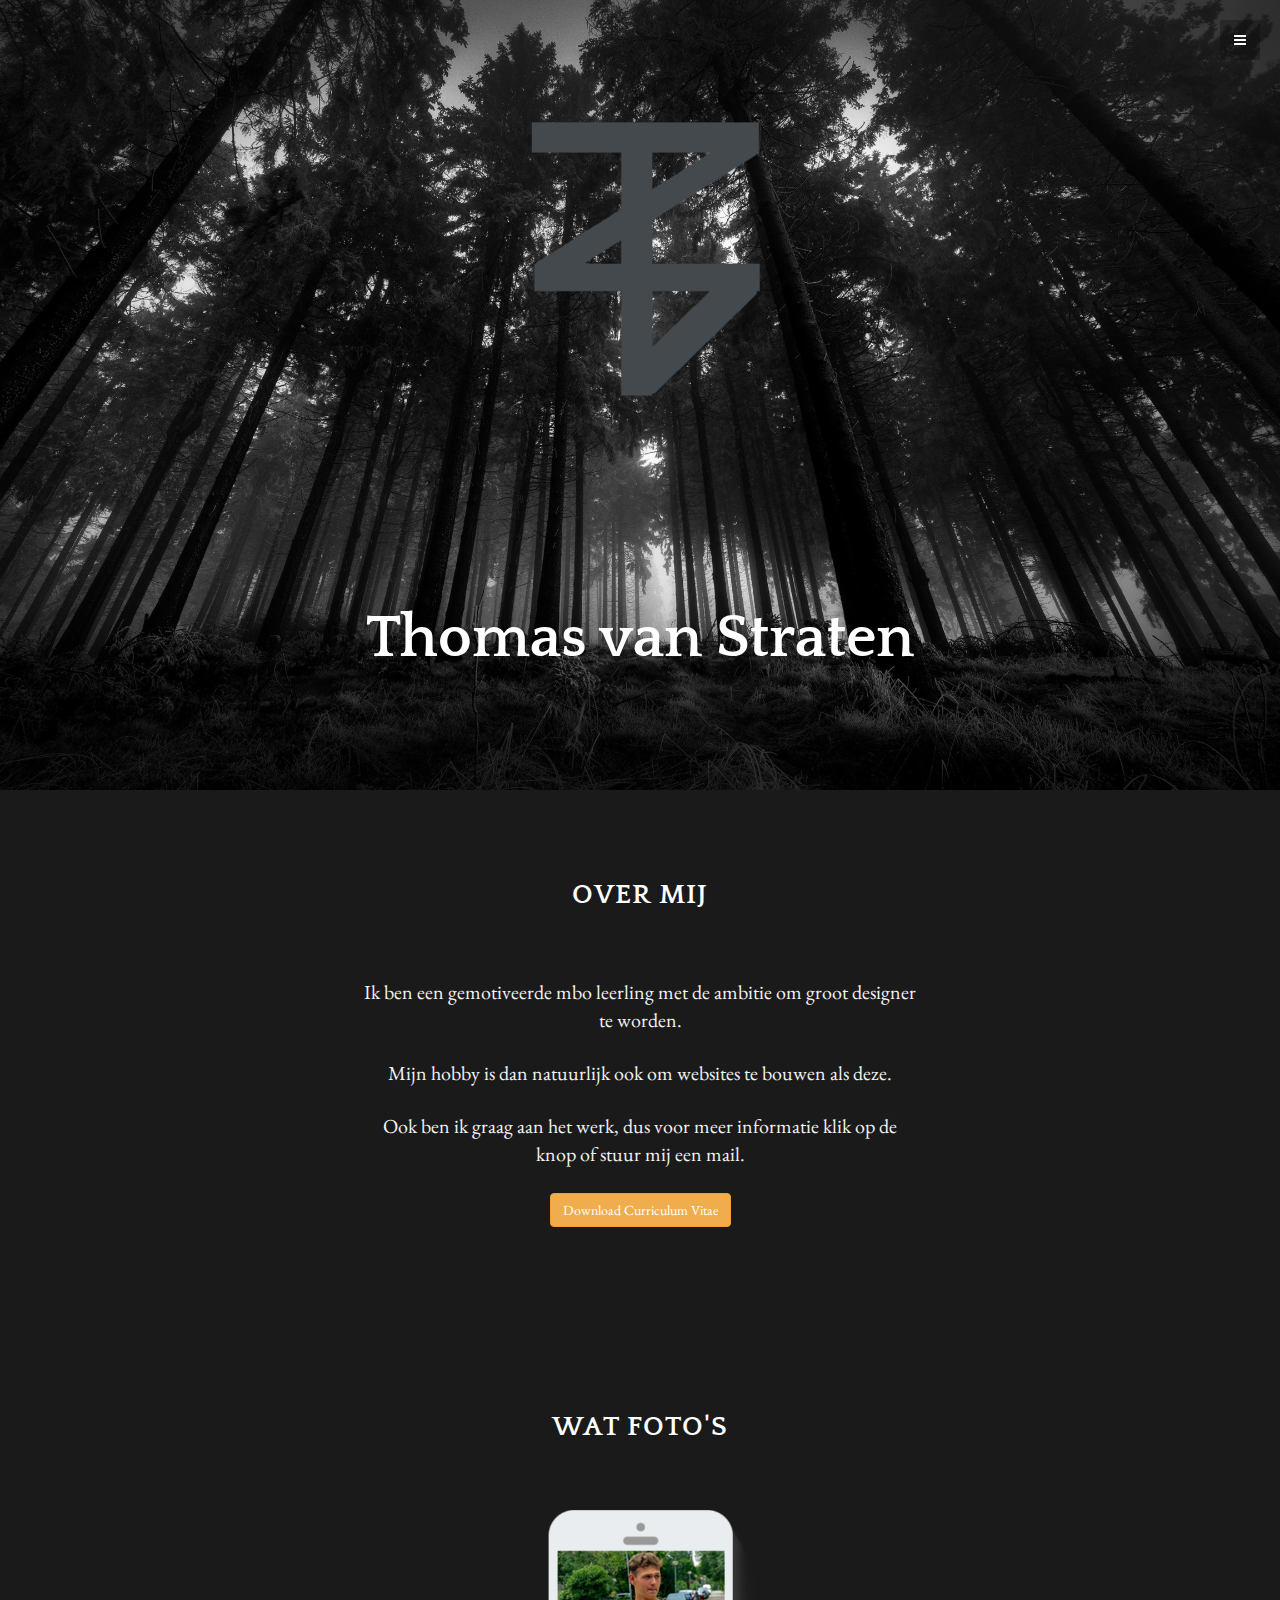
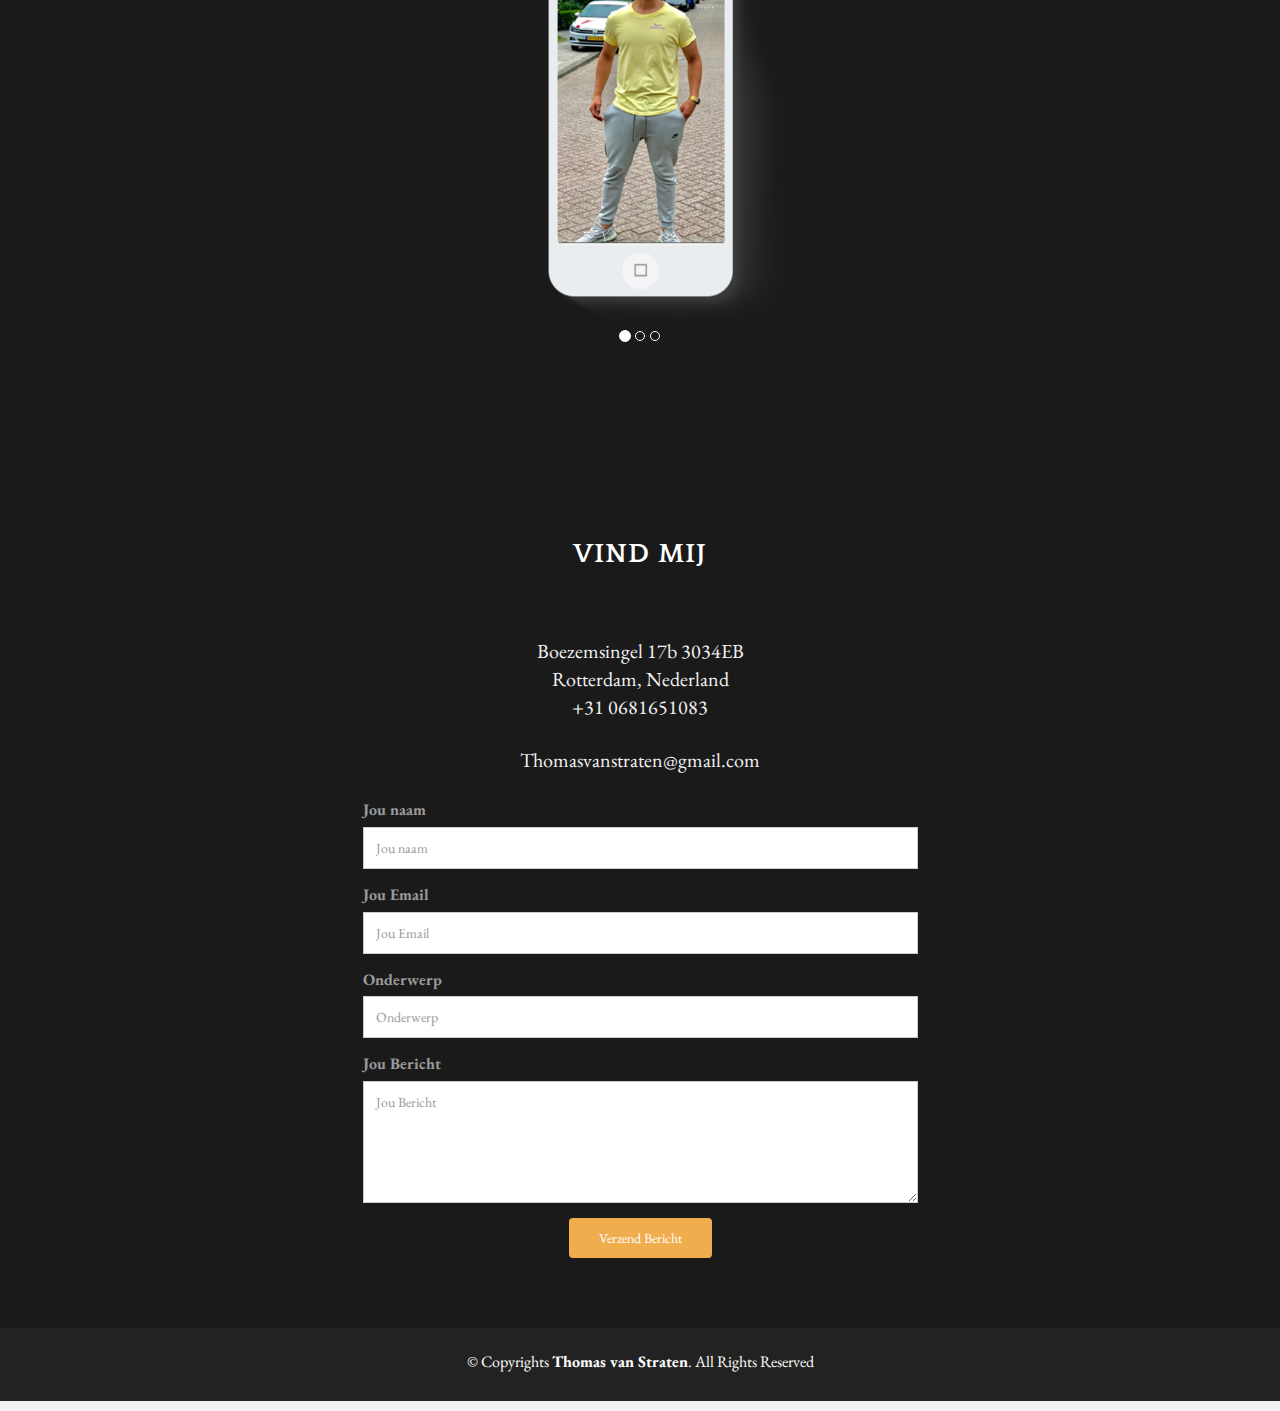
==== index.html @ 34e63c57 "edit top" ====
<!DOCTYPE html>
<html lang="en">
<head>
    <meta charset="utf-8">
    <title>Portfolio - Thomas van Straten</title>
    <meta content="width=device-width, initial-scale=1.0" name="viewport">
    <meta content="Portfolio Thomas van straten" name="keywords">


    <link href="img/favicon.png" rel="icon">

    <link href="https://fonts.googleapis.com/css?family=Oswald:400,300,700|EB+Garamond" rel="stylesheet">

    <link href="lib/bootstrap/css/bootstrap.min.css" rel="stylesheet">

    <link href="lib/font-awesome/css/font-awesome.min.css" rel="stylesheet">

    <link href="css/style.css" rel="stylesheet">

    <link href="https://fonts.googleapis.com/css?family=Quattrocento" rel="stylesheet">


</head>

<body data-spy="scroll" data-offset="0" data-target="#theMenu">

<nav class="menu" id="theMenu">
    <div class="menu-wrap">
        <h1 class="logo"><a href="index.html#home">Thomas menu</a></h1>
        <i class="fa fa-times-circle menu-close"></i>
        <a href="#home" class="smoothscroll">Home</a>
        <a href="#about" class="smoothscroll">Over mij</a>
        <a href="#portfolio" class="smoothscroll">Foto's</a>
        <a href="#contact" class="smoothscroll">Contact</a>
        <a href="https://www.facebook.com/ThomasvanStratenn"><i class="fa fa-facebook"></i></a>
        <a href="https://twitter.com/"><i class="fa fa-twitter"></i></a>
        <a href="index.html"><i class="fa fa-dribbble"></i></a>
        <a href="#contact"><i class="fa fa-envelope"></i></a>
    </div>


    <div id="menuToggle"><i class="fa fa-bars"></i></div>
</nav>


<section id="home" name="home"></section>
<div id="headerwrap">
    <div class="container">
        <br>
        <div class="rowtje">
            <img src="img/tgrijs.png" height="400px" alt="Foto van mijn logo">
        </div>
        <br>
        <h1>Thomas van Straten</h1>
        <br>
        <br>
        <div class="col-lg-6 col-lg-offset-3">
        </div>

    </div>

</div>

<section id="about" overmij="about"></section>
<div id="f">
    <div class="container">
        <div class="row">
            <h3>OVER MIJ</h3>
            <p class="centered"><i class="icon icon-circle"></i><i class="icon icon-circle"></i><i
                    class="icon icon-circle"></i></p>

            <div class="col-lg-6 col-lg-offset-3">
                <p>Ik ben een gemotiveerde mbo leerling met de ambitie om groot designer te worden.</p>
                <p>Mijn hobby is dan natuurlijk ook om websites te bouwen als deze.</p>
                <p>Ook ben ik graag aan het werk, dus voor meer informatie klik op de knop of stuur mij een mail.</p>
                <p><a download href="cvthomas.pdf">
                    <button type="button" class="btn btn-warning">Download Curriculum Vitae</button>
                </a></p>
            </div>
        </div>
    </div>

</div>

<section id="portfolio" name="portfolio"></section>
<div id="f">
    <div class="container">
        <div class="row centered">
            <h3>WAT FOTO'S</h3>
            <p class="centered"><i class="icon icon-circle"></i><i class="icon icon-circle"></i><i
                    class="icon icon-circle"></i></p>

            <div class="col-lg-6 col-lg-offset-3">
                <div id="carousel-example-generic" class="carousel slide" data-ride="carousel">

                    <div class="carousel-inner">
                        <div class="item active centered">
                            <img class="img-responsive" src="img/c1.png" alt="">
                        </div>
                        <div class="item centered">
                            <img class="img-responsive" src="img/c2.png" alt="">
                        </div>
                        <div class="item centered">
                            <img class="img-responsive" src="img/c3.png" alt="">
                        </div>
                    </div>
                    <br>
                    <br>
                    <ol class="carousel-indicators">
                        <li data-target="#carousel-example-generic" data-slide-to="0" class="active"></li>
                        <li data-target="#carousel-example-generic" data-slide-to="1"></li>
                        <li data-target="#carousel-example-generic" data-slide-to="2"></li>
                    </ol>
                </div>
            </div>

        </div>

    </div>
</div>

<section id="contact" name="contact"></section>
<div id="f">
    <div class="container">
        <div class="row">
            <h3>VIND MIJ</h3>
            <p class="centered"><i class="icon icon-circle"></i><i class="icon icon-circle"></i><i
                    class="icon icon-circle"></i></p>

            <div class="col-lg-6 col-lg-offset-3">
                <p>Boezemsingel 17b 3034EB<br/>Rotterdam, Nederland<br/>+31 0681651083</p>
                <p>Thomasvanstraten@gmail.com</p>
            </div>
        </div>

        <div class="row">
            <div class="col-md-6 col-md-offset-3">
                <form class="contact-form php-mail-form" role="form" action="contactform/contactform.php" method="POST">

                    <div class="form-group">
                        <label for="contact-name">Jou naam</label>
                        <input type="name" name="name" class="form-control" id="contact-name" placeholder="Jou naam"
                               data-rule="minlen:4" data-msg="Please enter at least 4 chars">
                        <div class="validate"></div>
                    </div>
                    <div class="form-group">
                        <label for="contact-email">Jou Email</label>
                        <input type="email" name="email" class="form-control" id="contact-email" placeholder="Jou Email"
                               data-rule="email" data-msg="Please enter a valid email">
                        <div class="validate"></div>
                    </div>
                    <div class="form-group">
                        <label for="contact-subject">Onderwerp</label>
                        <input type="text" name="subject" class="form-control" id="contact-subject"
                               placeholder="Onderwerp" data-rule="minlen:4"
                               data-msg="Please enter at least 8 chars of subject">
                        <div class="validate"></div>
                    </div>

                    <div class="form-group">
                        <label for="contact-message">Jou Bericht</label>
                        <textarea class="form-control" name="message" id="contact-message" placeholder="Jou Bericht"
                                  rows="5" data-rule="required" data-msg="Please write something for us"></textarea>
                        <div class="validate"></div>
                    </div>

                    <div class="loading"><img src="lib/php-mail-form/loading.gif"></div>
                    <div class="error-message"></div>
                    <div class="sent-message">Uw bericht is verzonden. Bedankt!</div>

                    <div class="form-send">
                        <button type="submit" class="btn btn-large">Verzend Bericht</button>
                    </div>

                </form>

            </div>
        </div>
    </div>
</div>

<div id="copyrights">
    <div class="container">
        <p>
            &copy; Copyrights <strong>Thomas van Straten</strong>. All Rights Reserved
        </p>
    </div>
</div>

<script src="lib/jquery/jquery.min.js"></script>
<script src="lib/bootstrap/js/bootstrap.min.js"></script>
<script src="lib/php-mail-form/validate.js"></script>
<script src="lib/easing/easing.min.js"></script>

<script src="js/main.js"></script>

</body>
</html>
---- css/style.css ----
/*

* Eigenaar: Thomas vna Straten

*/

body {
  background-color: #f2f2f2;
  font-family: 'EB Garamond', serif;
  font-weight: 300;
  font-size: 16px;
  color: #555;
  -webkit-font-smoothing: antialiased;
  -webkit-overflow-scrolling: touch;
}


h1, h2, h3, h4, h5, h6 {
  font-family: 'Quattrocento', serif;
  font-weight: 300;
  color: #333;
}



p {
  line-height: 28px;
  margin-bottom: 25px;
}

.centered {
  text-align: center;
}


a {
  color: #f85c37;
  word-wrap: break-word;
  -webkit-transition: color 0.1s ease-in, background 0.1s ease-in;
  -moz-transition: color 0.1s ease-in, background 0.1s ease-in;
  -ms-transition: color 0.1s ease-in, background 0.1s ease-in;
  -o-transition: color 0.1s ease-in, background 0.1s ease-in;
  transition: color 0.1s ease-in, background 0.1s ease-in;
}

a:hover, a:focus {
  color: #7b7b7b;
  text-decoration: none;
  outline: 0;
}

a:before, a:after {
  -webkit-transition: color 0.1s ease-in, background 0.1s ease-in;
  -moz-transition: color 0.1s ease-in, background 0.1s ease-in;
  -ms-transition: color 0.1s ease-in, background 0.1s ease-in;
  -o-transition: color 0.1s ease-in, background 0.1s ease-in;
  transition: color 0.1s ease-in, background 0.1s ease-in;
}

hr {
  display: block;
  height: 1px;
  border: 0;
  border-top: 1px solid #ccc;
  margin: 1em 0;
  padding: 0;
}


#headerwrap {
  background: url(../img/background.jpg) no-repeat center top;
  margin-top: -10px;
  padding-top: 20px;
  text-align: center;
  background-attachment: relative;
  background-position: center center;
  min-height: 800px;
  width: 100%;
  -webkit-background-size: 100%;
  -moz-background-size: 100%;
  -o-background-size: 100%;
  background-size: 100%;
  -webkit-background-size: cover;
  -moz-background-size: cover;
  -o-background-size: cover;
  background-size: cover;
}

#headerwrap h1 {
  margin-top: 150px;
  color: white;
  font-size: 60px;
  font-weight: 700;

}

#headerwrap h3 {
  color: white;
  font-size: 30px;
  font-weight: 100;
  font-family: 'EB Garamond', serif;
  font-style: oblique;
}


#f {
  background: #1a1a1a;
  padding-top: 70px;
  padding-bottom: 70px;
  text-align: center
}

#f h3 {
  color: white;
  font-size: 28px;
  font-weight: 700;
  letter-spacing: 1px;
}

#f i {
  font-size: 8px;
  color: #fff;
  padding: 3px;
}

#f p {
  font-size: 20px;
  color: #f2f2f2;
}

#f img {
  text-align: center;
}

.rowtje{
  display: flex;
  justify-content: center;
  align-content: center;
}

.menu {
  position: fixed;
  right: -200px;
  width: 260px;
  height: 100%;
  top: 0;
  z-index: 10;
  text-align: left;
}

.menu.menu-open {
  right: 0px;
}

.menu-wrap {
  position: absolute;
  top: 0;
  left: 60px;
  background: #1a1a1a;
  width: 200px;
  height: 100%;
}

.menu h1.logo a {
  font-family: 'Oswald', sans-serif;
  font-size: 16px;
  font-weight: 700;
  letter-spacing: 0.15em;
  line-height: 40px;
  text-transform: uppercase;
  color: #ffffff;
  margin-top: 20px;
}

.menu h1.logo a:hover {
  color: #f85c37;
}

.menu img.logo {
  margin: 20px 0;
  max-width: 160px;
}

.menu a {
  margin-left: 20px;
  color: #808080;
  display: block;
  font-size: 12px;
  font-weight: 700;
  line-height: 40px;
  letter-spacing: 0.1em;
  text-transform: uppercase;
}

.menu a:hover {
  color: #ffffff;
}

.menu a:active {
  color: #ffffff;
}

.menu a>i {
  float: left;
  display: inline-block;
  vertical-align: middle;
  text-align: left;
  width: 25px;
  font-size: 14px;
  line-height: 40px;
  margin: 25px 2px;
}

.menu-close {
  cursor: pointer;
  display: block;
  position: absolute;
  font-size: 14px;
  color: #808080;
  width: 40px;
  height: 40px;
  line-height: 40px;
  top: 20px;
  right: 5px;
  -webkit-transition: all .1s ease-in-out;
  -moz-transition: all .1s ease-in-out;
  -ms-transition: all .1s ease-in-out;
  -o-transition: all .1s ease-in-out;
  transition: all .1s ease-in-out;
}

.menu-close:hover {
  color: #ffffff;
  -webkit-transition: all .1s ease-in-out;
  -moz-transition: all .1s ease-in-out;
  -ms-transition: all .1s ease-in-out;
  -o-transition: all .1s ease-in-out;
  transition: all .1s ease-in-out;
}


.body-push {
  overflow-x: hidden;
  position: relative;
  left: 0;
}

.body-push-toright {
  left: 200px;
}

.body-push-toleft {
  left: -200px;
}

.menu, .body-push {
  -webkit-transition: all .3s ease;
  -moz-transition: all .3s ease;
  -ms-transition: all .3s ease;
  -o-transition: all .3s ease;
  transition: all .3s ease;
}

#menuToggle {
  position: absolute;
  top: 20px;
  left: 0;
  z-index: 11;
  display: block;
  text-align: center;
  font-size: 14px;
  color: #ffffff;
  width: 40px;
  height: 40px;
  line-height: 40px;
  cursor: pointer;
  background: rgba(0, 0, 0, 0.25);
  -webkit-transition: all .1s ease-in-out;
  -moz-transition: all .1s ease-in-out;
  -ms-transition: all .1s ease-in-out;
  -o-transition: all .1s ease-in-out;
  transition: all .1s ease-in-out;
}

#menuToggle:hover {
  color: #ffffff;
  background: rgba(0, 0, 0, 0.2);
  -webkit-transition: all .1s ease-in-out;
  -moz-transition: all .1s ease-in-out;
  -ms-transition: all .1s ease-in-out;
  -o-transition: all .1s ease-in-out;
  transition: all .1s ease-in-out;
}


.contact-form {
  text-align: left;
}

.contact-form label {
   color: #999;
}

.contact-form input, .contact-form textarea {
  padding: 10px 12px;
  border-radius: 0;
  box-shadow: none;
  font-size: 14px;
  height: auto;
}

.contact-form .form-send {
  text-align: center;
}

.contact-form .form-send button  {
  background: #f0ad4e;
  border: 0;
  padding: 10px 30px;
  color: #fff;
  transition: 0.4s;
  cursor: pointer;
}

.contact-form .form-send button:hover {
  background: #ffbc5d;
}

.contact-form .validate {
  display: none;
  color: red;
  margin: 0 0 15px 0;
  font-weight: 400;
  font-size: 13px;
}

.contact-form .loading {
  display: none;
  color: #555;
  background: #fff;
  text-align: center;
  padding: 15px;
  margin: 15px 0;
}

.contact-form .error-message {
  display: none;
  color: #fff;
  background: #ed3c0d;
  text-align: center;
  padding: 15px;
  font-weight: 600;
  margin: 15px 0;
}

.contact-form .sent-message {
  display: none;
  color: #fff;
  background: #18d26e;
  text-align: center;
  padding: 15px;
  font-weight: 600;
  margin: 15px 0;
}



#copyrights {
  background: #222222;
  padding: 20px 0;
  text-align: center;
  color: #fff;
}

#copyrights a {
  color: #f0ad4e;
}

#copyrights p {
  margin-bottom: 5px;
}

.credits {
  color: #999;
}
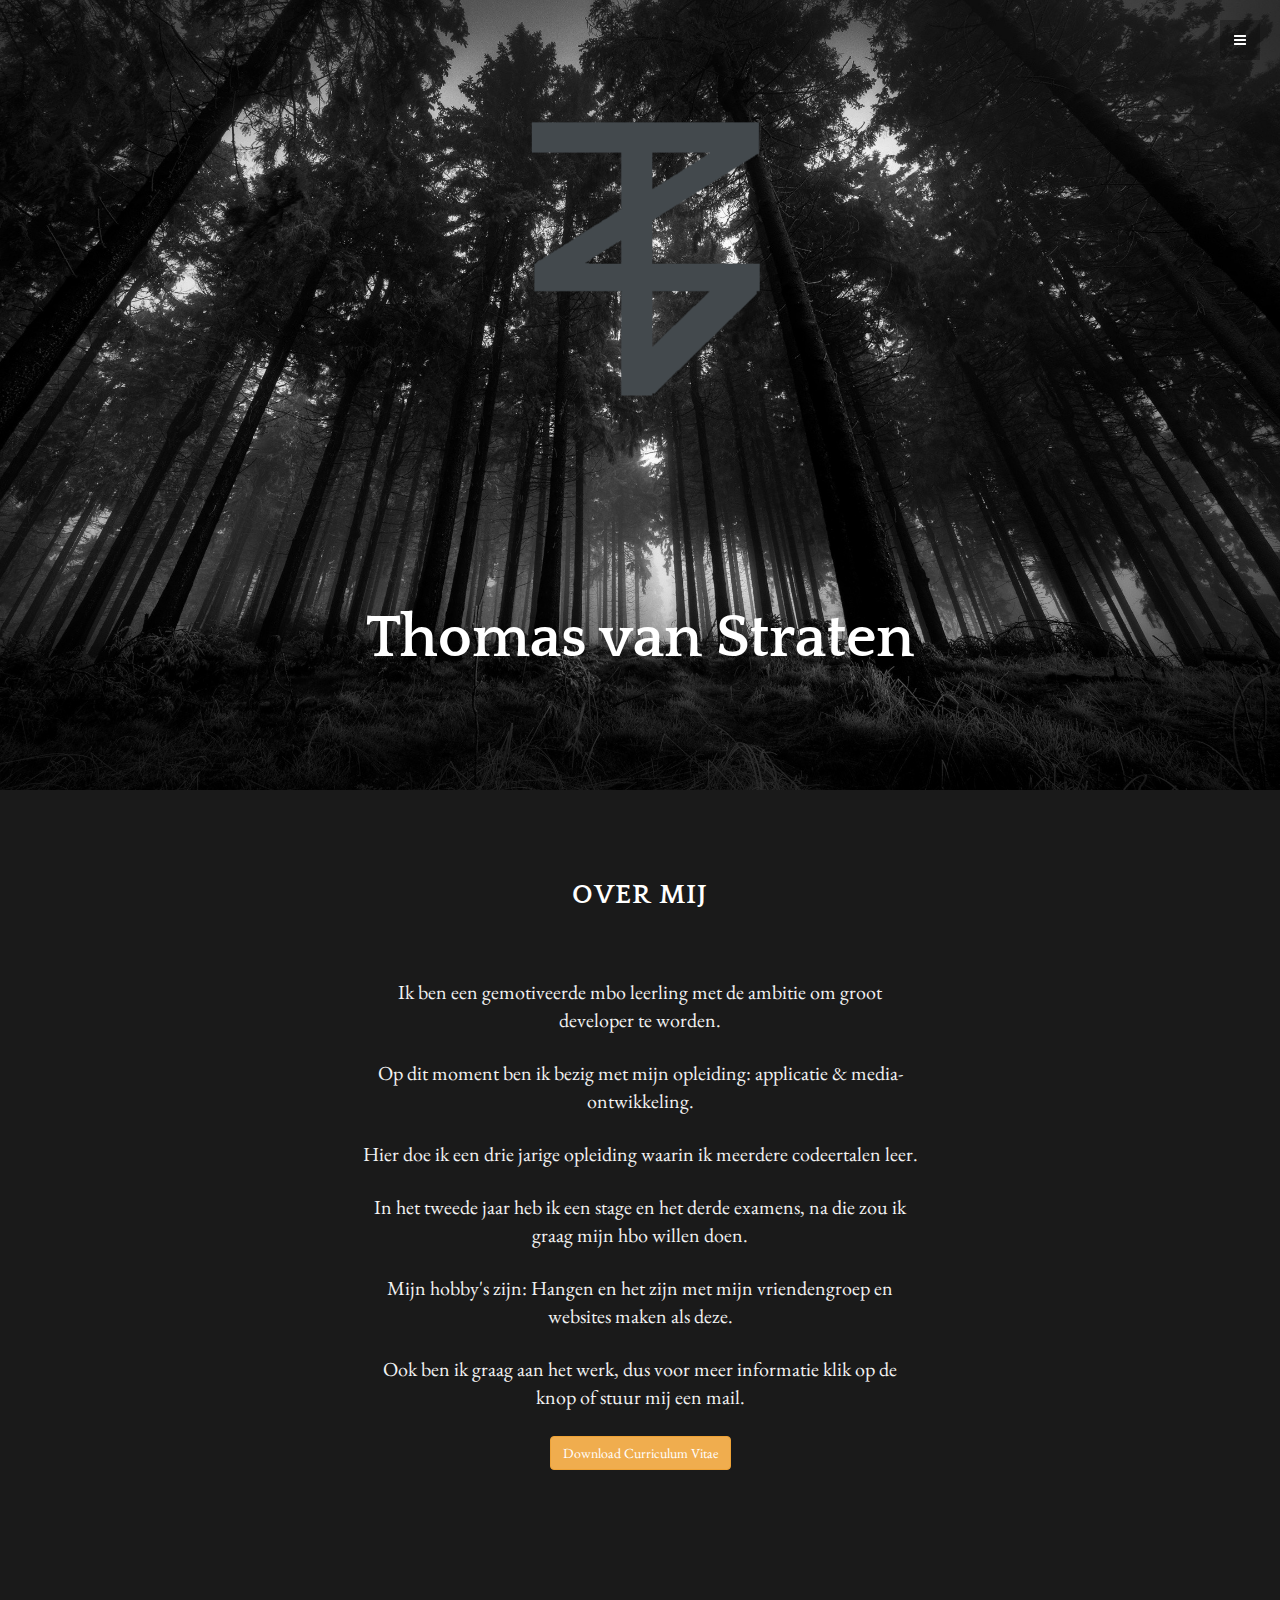
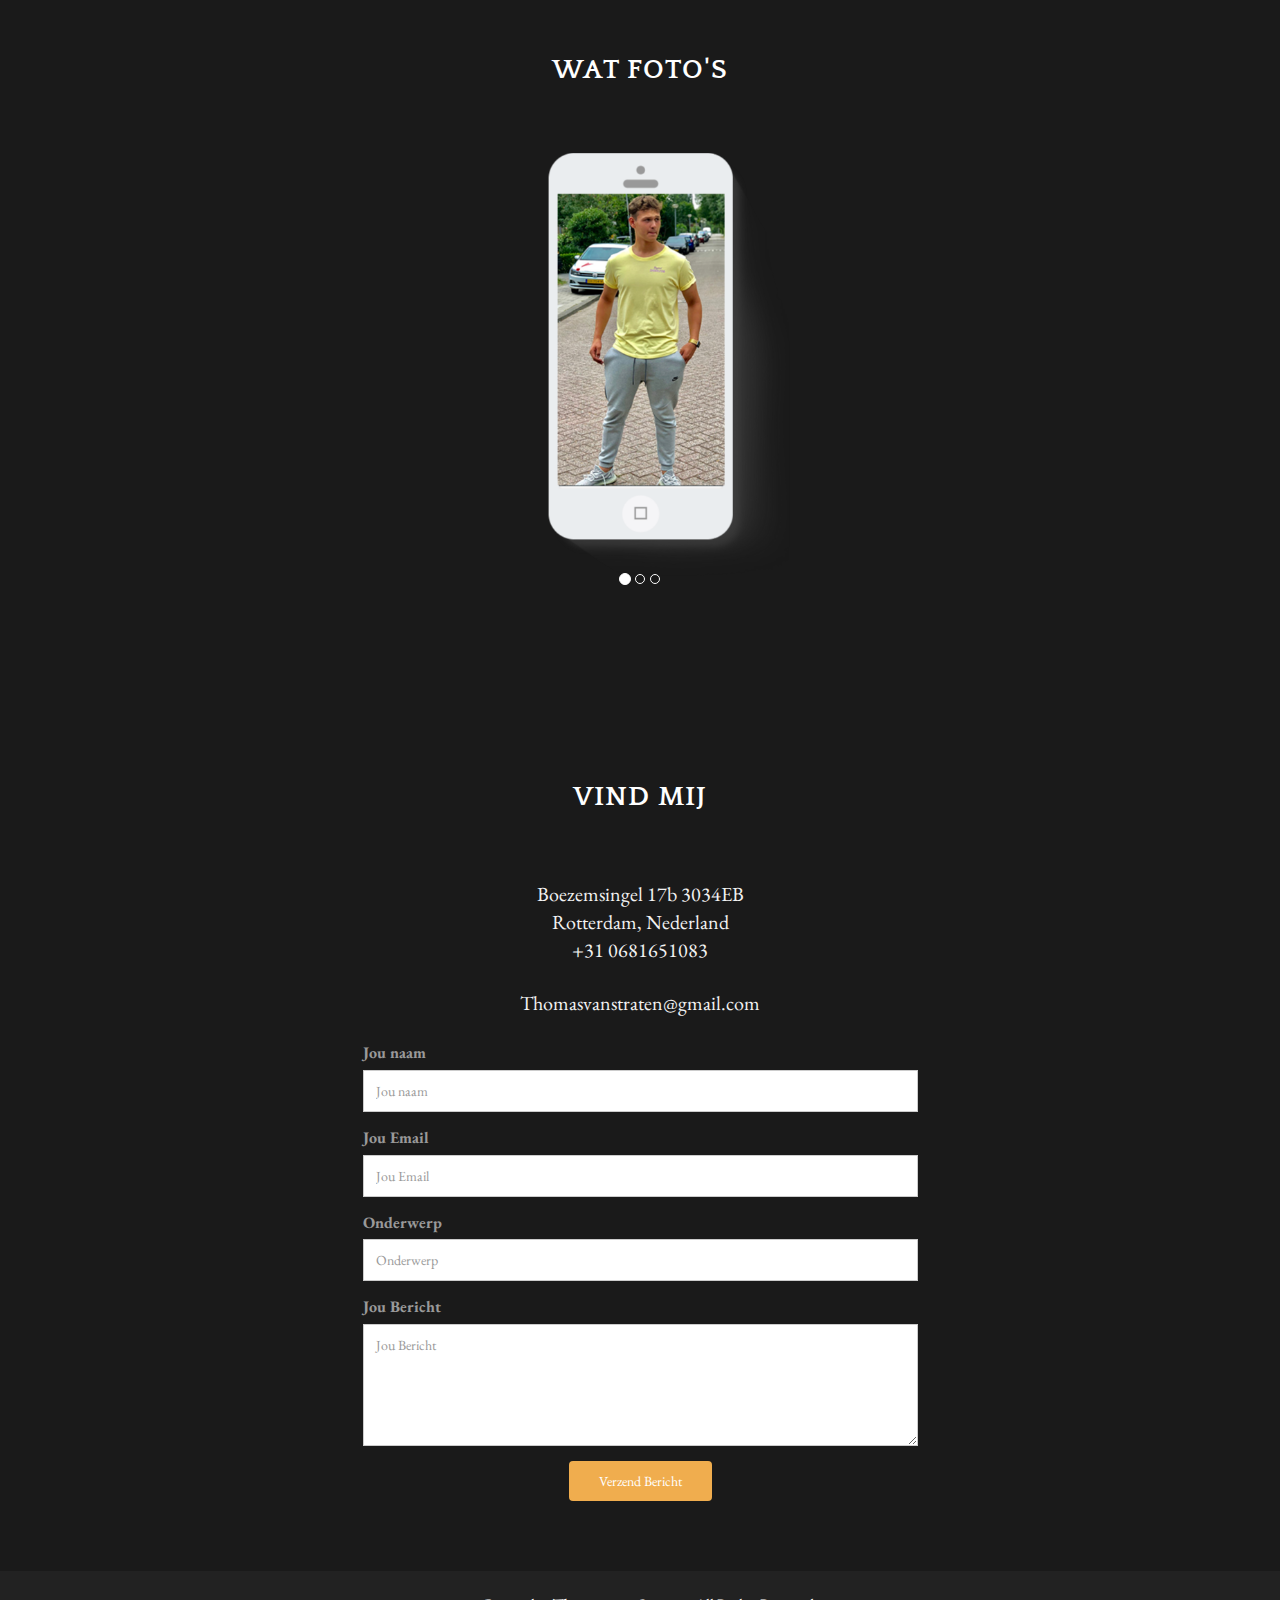
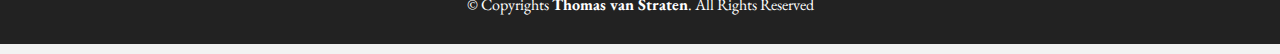
==== commit 8962f1e9: "editt" ====
--- a/index.html
+++ b/index.html
@@ -34,7 +34,7 @@
         <a href="#contact" class="smoothscroll">Contact</a>
         <a href="https://www.facebook.com/ThomasvanStratenn"><i class="fa fa-facebook"></i></a>
         <a href="https://twitter.com/"><i class="fa fa-twitter"></i></a>
-        <a href="index.html"><i class="fa fa-dribbble"></i></a>
+        <a href="https://www.instagram.com/thomardam/"><i class="fa fa-instagram"></i></a>
         <a href="#contact"><i class="fa fa-envelope"></i></a>
     </div>
 
@@ -70,8 +70,11 @@
                     class="icon icon-circle"></i></p>
 
             <div class="col-lg-6 col-lg-offset-3">
-                <p>Ik ben een gemotiveerde mbo leerling met de ambitie om groot designer te worden.</p>
-                <p>Mijn hobby is dan natuurlijk ook om websites te bouwen als deze.</p>
+                <p>Ik ben een gemotiveerde mbo leerling met de ambitie om groot developer te worden.</p>
+                <p>Op dit moment ben ik bezig met mijn opleiding: applicatie & media-ontwikkeling.</p>
+                <p>Hier doe ik een drie jarige opleiding waarin ik meerdere codeertalen leer.</p>
+                <p>In het tweede jaar heb ik een stage en het derde examens, na die zou ik graag mijn hbo willen doen.</p>
+                <p>Mijn hobby's zijn: Hangen en het zijn met mijn vriendengroep en websites maken als deze.</p>
                 <p>Ook ben ik graag aan het werk, dus voor meer informatie klik op de knop of stuur mij een mail.</p>
                 <p><a download href="cvthomas.pdf">
                     <button type="button" class="btn btn-warning">Download Curriculum Vitae</button>
@@ -140,27 +143,27 @@
                     <div class="form-group">
                         <label for="contact-name">Jou naam</label>
                         <input type="name" name="name" class="form-control" id="contact-name" placeholder="Jou naam"
-                               data-rule="minlen:4" data-msg="Please enter at least 4 chars">
+                               data-rule="minlen:4" data-msg="Minimaal 4 letters invullen.">
                         <div class="validate"></div>
                     </div>
                     <div class="form-group">
                         <label for="contact-email">Jou Email</label>
                         <input type="email" name="email" class="form-control" id="contact-email" placeholder="Jou Email"
-                               data-rule="email" data-msg="Please enter a valid email">
+                               data-rule="email" data-msg="Graag een echt email adres invullen.">
                         <div class="validate"></div>
                     </div>
                     <div class="form-group">
                         <label for="contact-subject">Onderwerp</label>
                         <input type="text" name="subject" class="form-control" id="contact-subject"
                                placeholder="Onderwerp" data-rule="minlen:4"
-                               data-msg="Please enter at least 8 chars of subject">
+                               data-msg="Minimaal 8 letters invullen.">
                         <div class="validate"></div>
                     </div>
 
                     <div class="form-group">
                         <label for="contact-message">Jou Bericht</label>
                         <textarea class="form-control" name="message" id="contact-message" placeholder="Jou Bericht"
-                                  rows="5" data-rule="required" data-msg="Please write something for us"></textarea>
+                                  rows="5" data-rule="required" data-msg="Graag wel wat invullen."></textarea>
                         <div class="validate"></div>
                     </div>
 
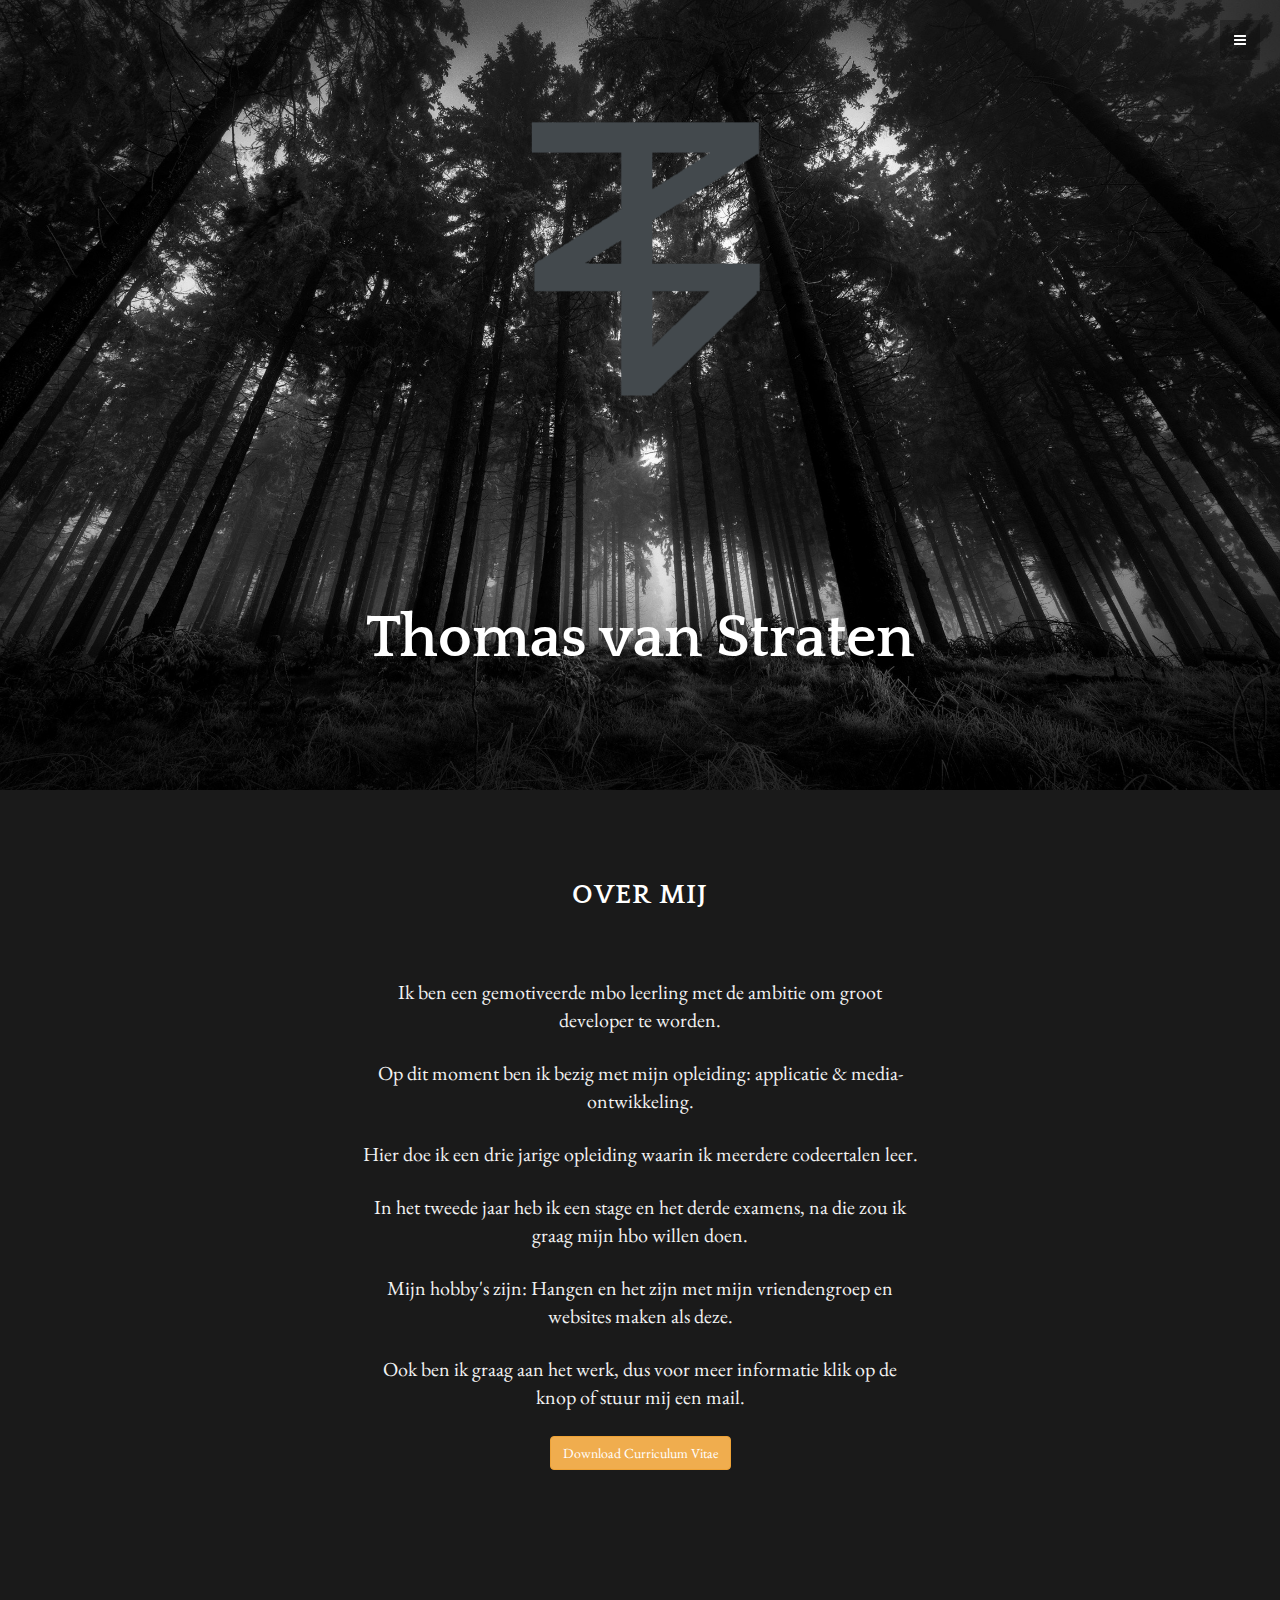
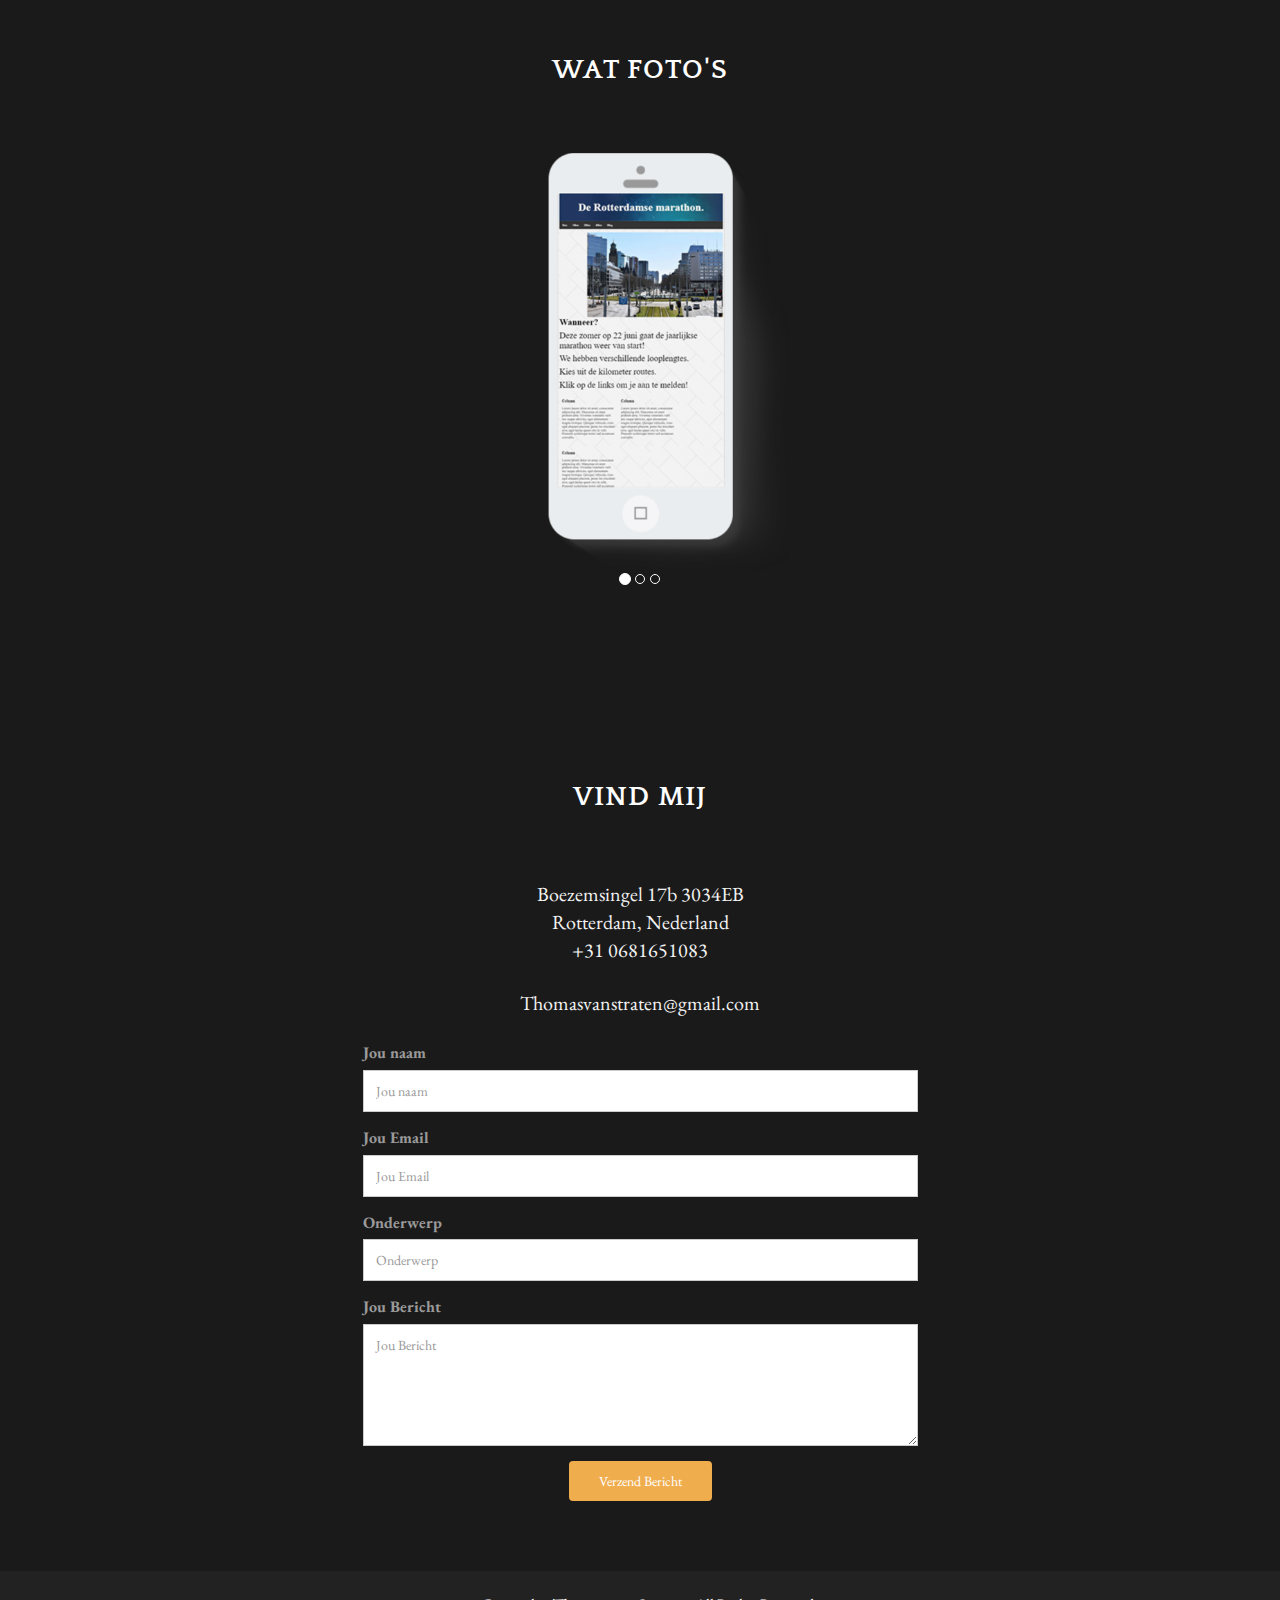
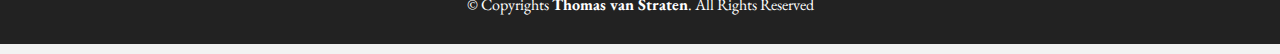
==== commit 3ff473bf: "new-content" ====
--- a/index.html
+++ b/index.html
@@ -98,13 +98,13 @@
 
                     <div class="carousel-inner">
                         <div class="item active centered">
-                            <img class="img-responsive" src="img/c1.png" alt="">
+                            <a href="website_2/index.html"><img class="img-responsive" src="img/c1.png" alt=""></a>
                         </div>
                         <div class="item centered">
-                            <img class="img-responsive" src="img/c2.png" alt="">
+                            <a href="extra.html"> <img class="img-responsive" src="img/c2.png" alt=""></a>
                         </div>
                         <div class="item centered">
-                            <img class="img-responsive" src="img/c3.png" alt="">
+                            <a href="extra.html"> <img class="img-responsive" src="img/c3.png" alt=""></a>
                         </div>
                     </div>
                     <br>
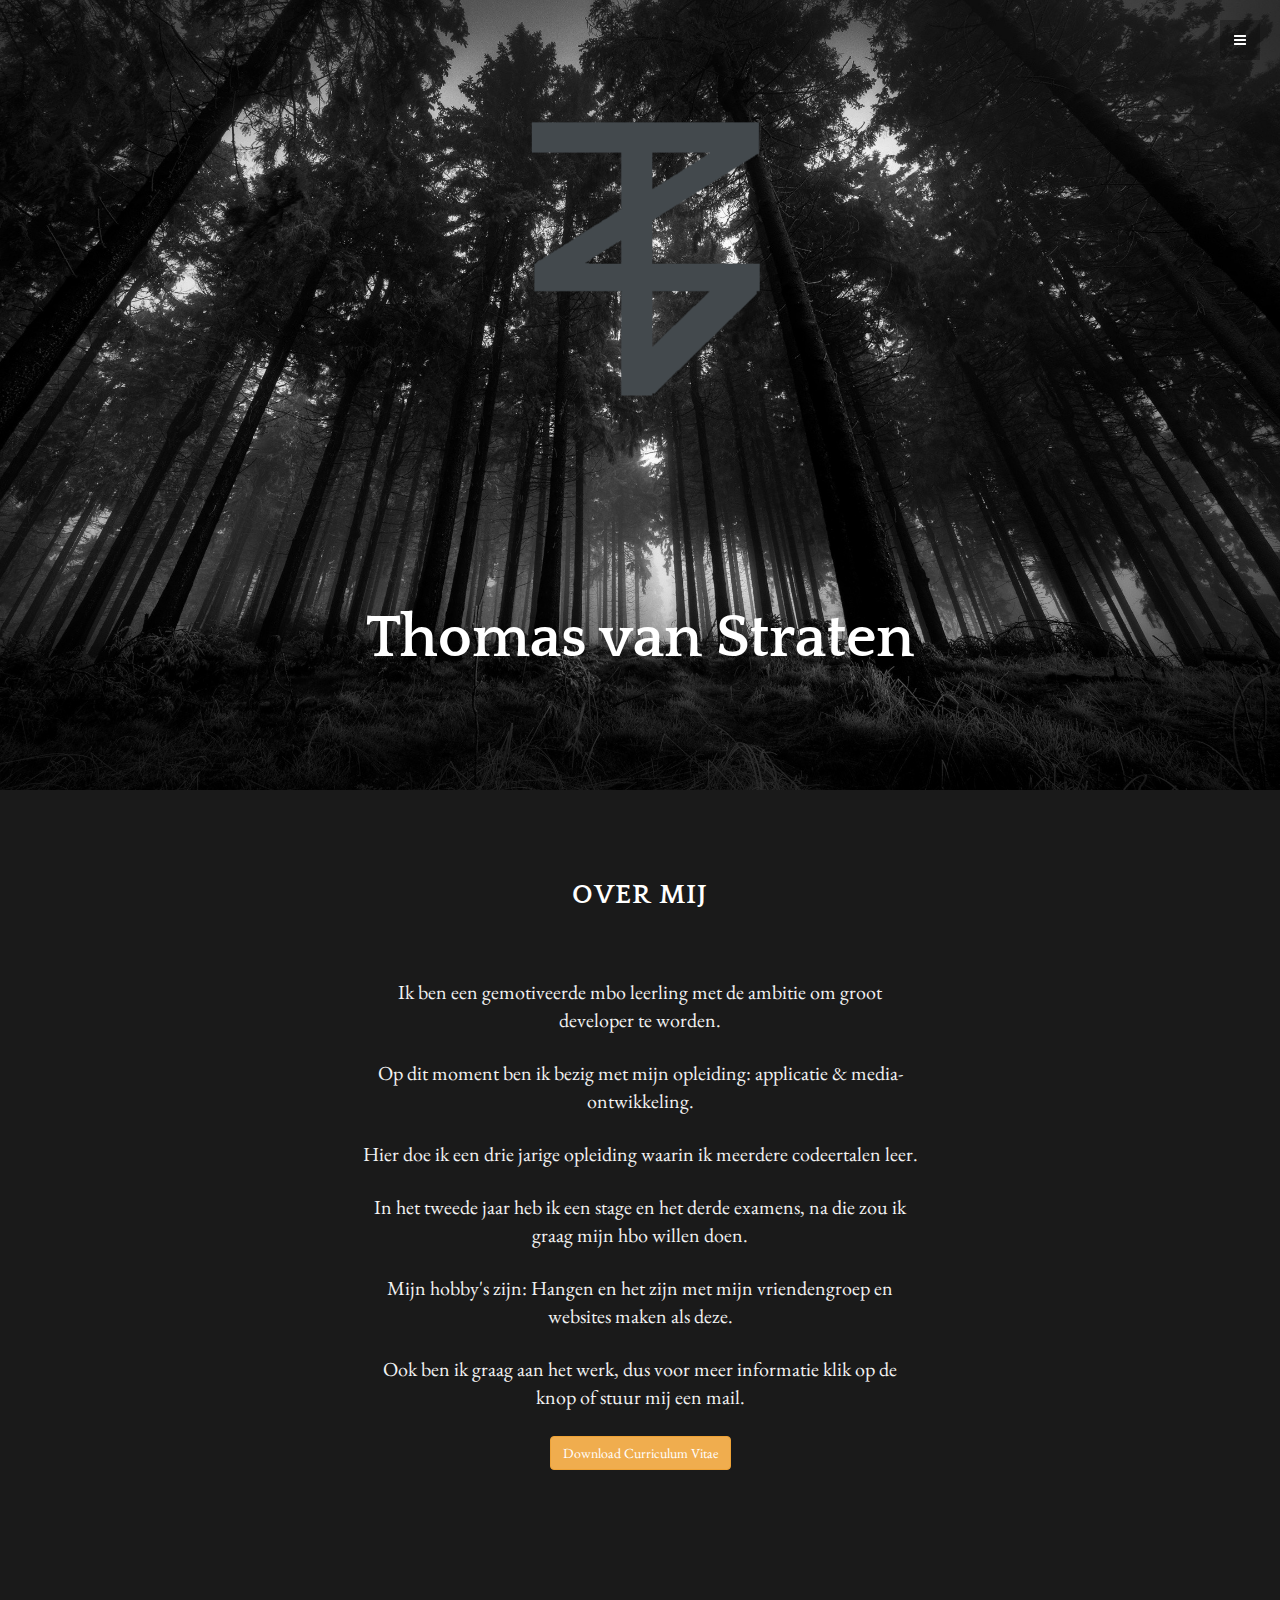
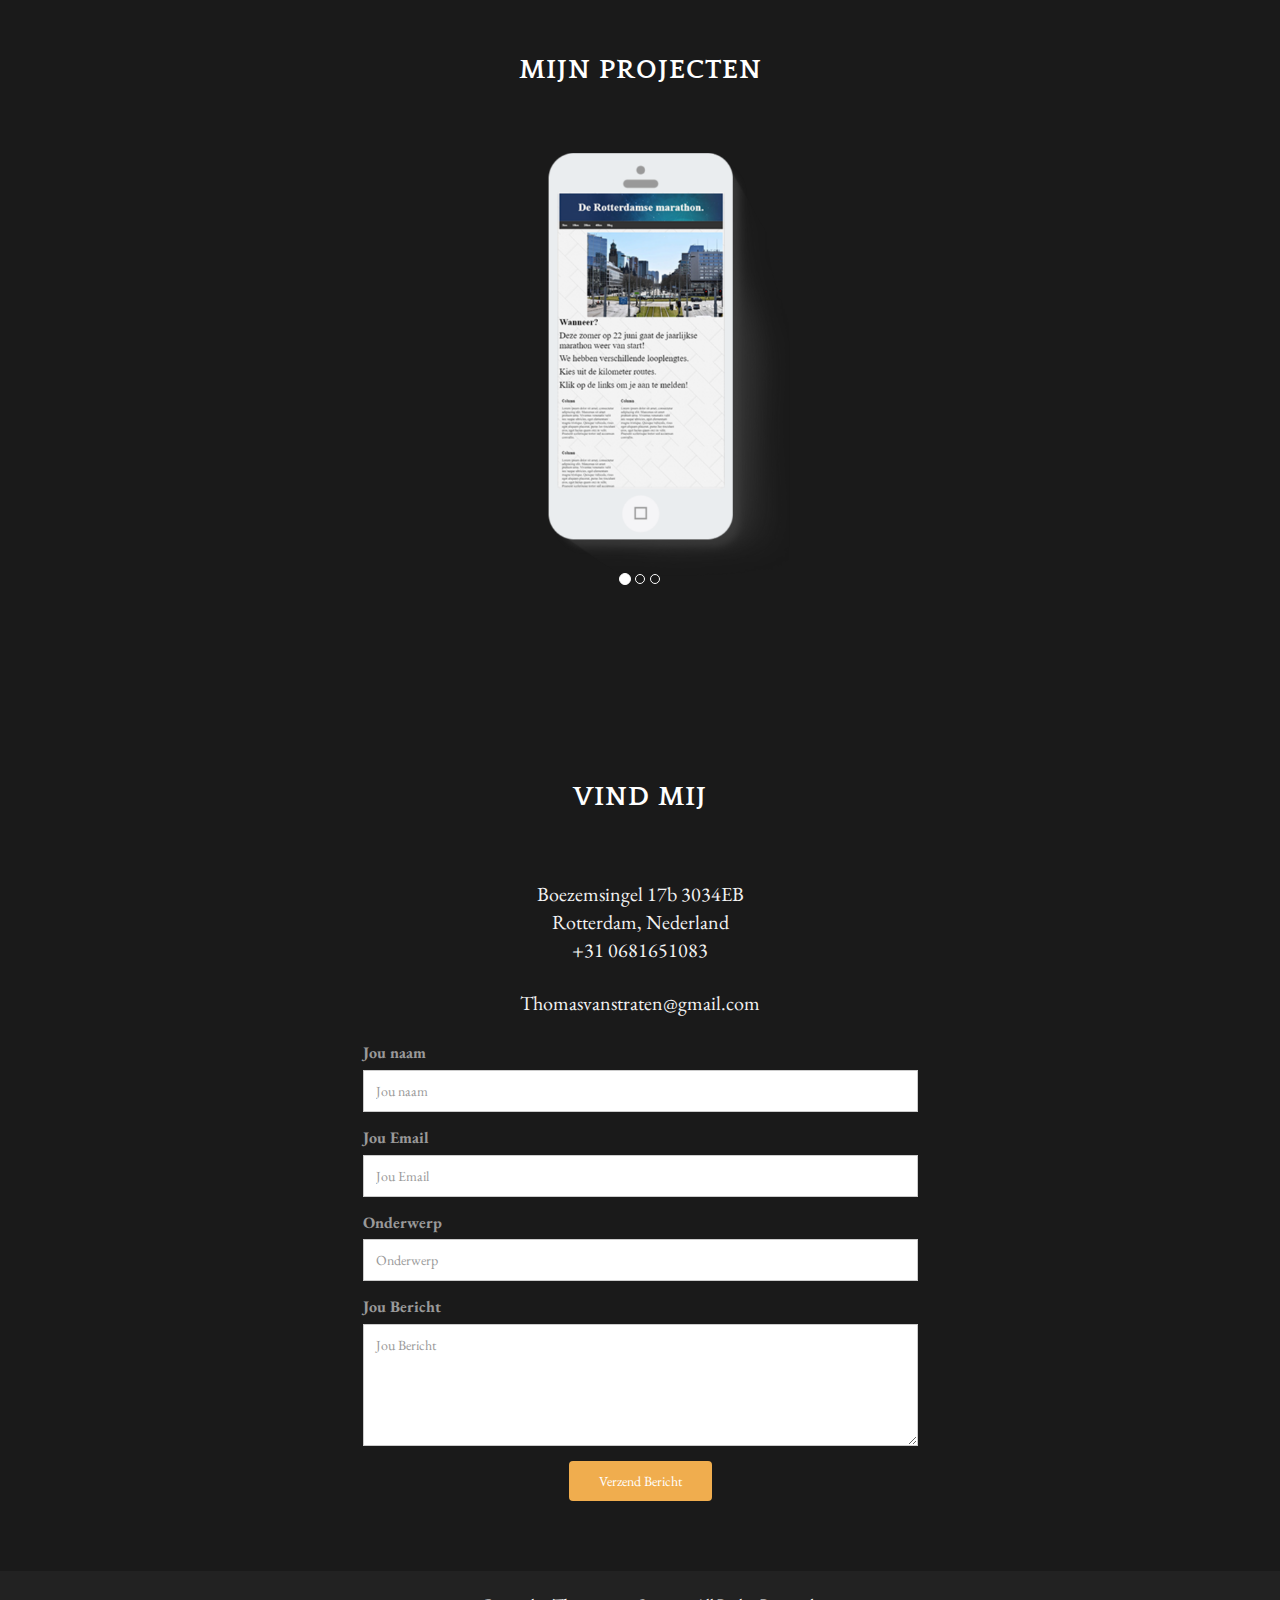
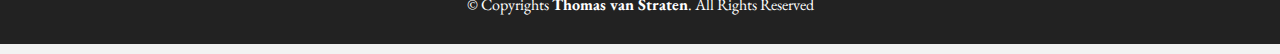
==== commit 4e01c1b1: "another edit" ====
--- a/index.html
+++ b/index.html
@@ -30,12 +30,12 @@
         <i class="fa fa-times-circle menu-close"></i>
         <a href="#home" class="smoothscroll">Home</a>
         <a href="#about" class="smoothscroll">Over mij</a>
-        <a href="#portfolio" class="smoothscroll">Foto's</a>
+        <a href="#portfolio" class="smoothscroll">Mijn Werk</a>
         <a href="#contact" class="smoothscroll">Contact</a>
         <a href="https://www.facebook.com/ThomasvanStratenn"><i class="fa fa-facebook"></i></a>
         <a href="https://twitter.com/"><i class="fa fa-twitter"></i></a>
         <a href="https://www.instagram.com/thomardam/"><i class="fa fa-instagram"></i></a>
-        <a href="#contact"><i class="fa fa-envelope"></i></a>
+        <a href="#contact" class="smoothscroll"><i class="fa fa-envelope"></i></a>
     </div>
 
 
@@ -48,7 +48,7 @@
     <div class="container">
         <br>
         <div class="rowtje">
-            <img src="img/tgrijs.png" height="400px" alt="Foto van mijn logo">
+            <img src="img/tgrijs.png" class='pulse-button' height="400px" alt="Foto van mijn logo">
         </div>
         <br>
         <h1>Thomas van Straten</h1>
@@ -89,7 +89,7 @@
 <div id="f">
     <div class="container">
         <div class="row centered">
-            <h3>WAT FOTO'S</h3>
+            <h3>MIJN PROJECTEN</h3>
             <p class="centered"><i class="icon icon-circle"></i><i class="icon icon-circle"></i><i
                     class="icon icon-circle"></i></p>
 
@@ -98,7 +98,7 @@
 
                     <div class="carousel-inner">
                         <div class="item active centered">
-                            <a href="website_2/index.html"><img class="img-responsive" src="img/c1.png" alt=""></a>
+                            <a href="website/index.html"><img class="img-responsive" src="img/c1.png" alt=""></a>
                         </div>
                         <div class="item centered">
                             <a href="extra.html"> <img class="img-responsive" src="img/c2.png" alt=""></a>
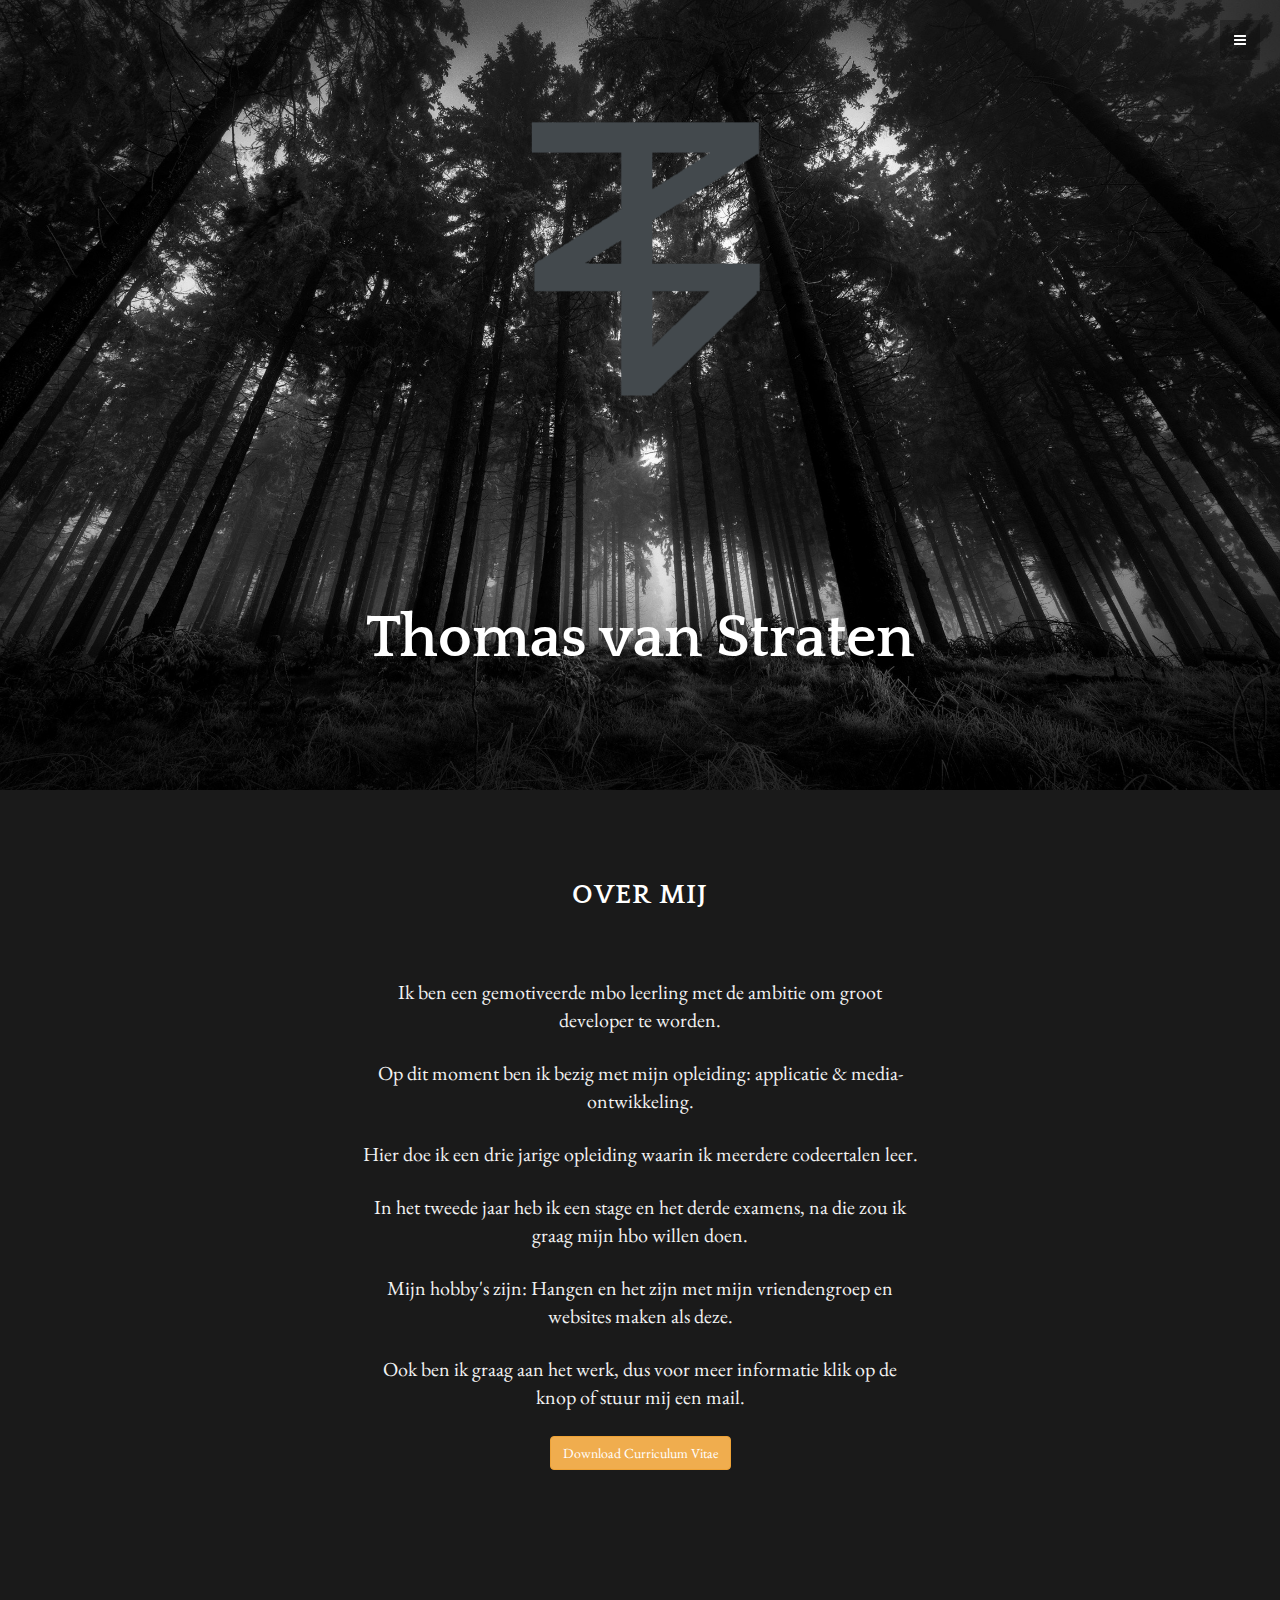
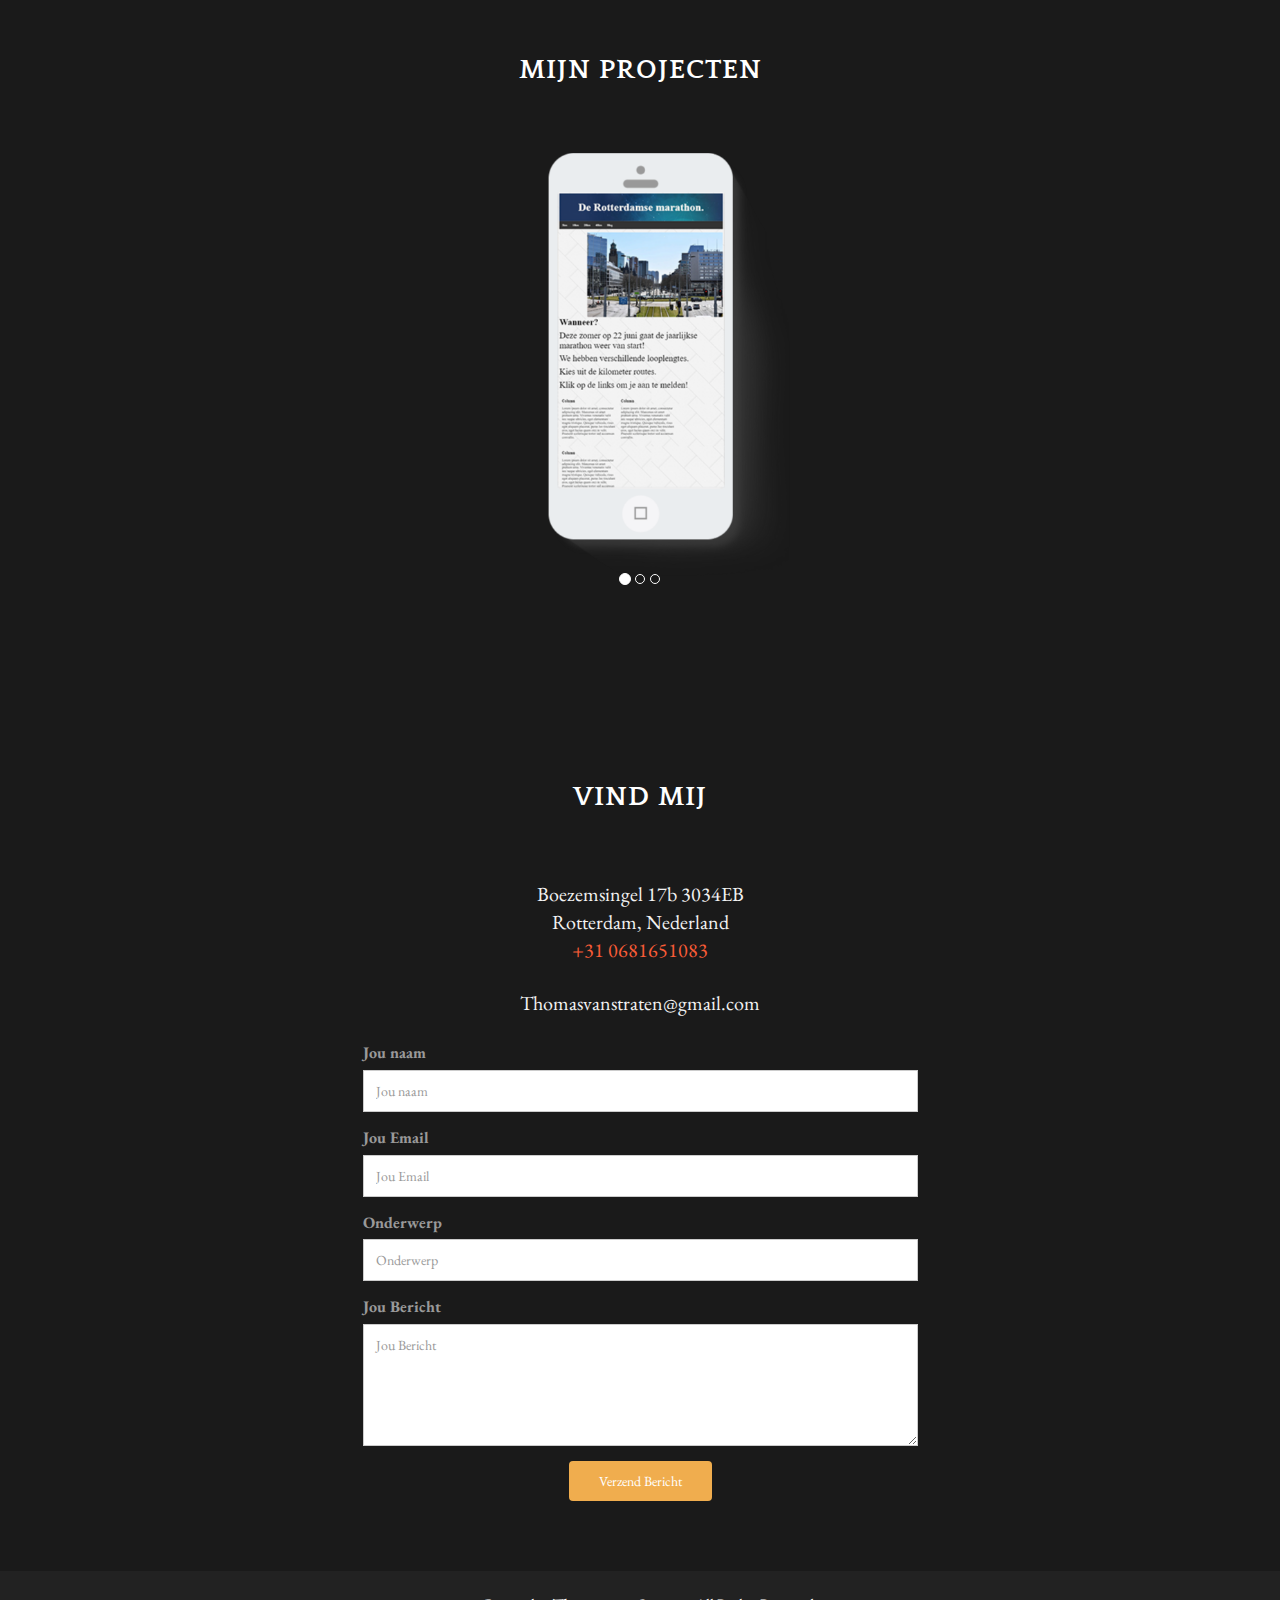
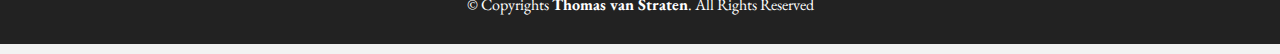
==== commit 2cb49a0f: ".." ====
--- a/index.html
+++ b/index.html
@@ -1,5 +1,6 @@
 <!DOCTYPE html>
 <html lang="en">
+<!-- Thomas van Straten -->
 <head>
     <meta charset="utf-8">
     <title>Portfolio - Thomas van Straten</title>
@@ -131,7 +132,7 @@
                     class="icon icon-circle"></i></p>
 
             <div class="col-lg-6 col-lg-offset-3">
-                <p>Boezemsingel 17b 3034EB<br/>Rotterdam, Nederland<br/>+31 0681651083</p>
+                <p>Boezemsingel 17b 3034EB<br/>Rotterdam, Nederland<br/><a href="tel:+31 0681651083">+31 0681651083</a></p>
                 <p>Thomasvanstraten@gmail.com</p>
             </div>
         </div>
--- a/css/style.css
+++ b/css/style.css
@@ -86,6 +86,7 @@
   background-size: cover;
 }
 
+
 #headerwrap h1 {
   margin-top: 150px;
   color: white;
